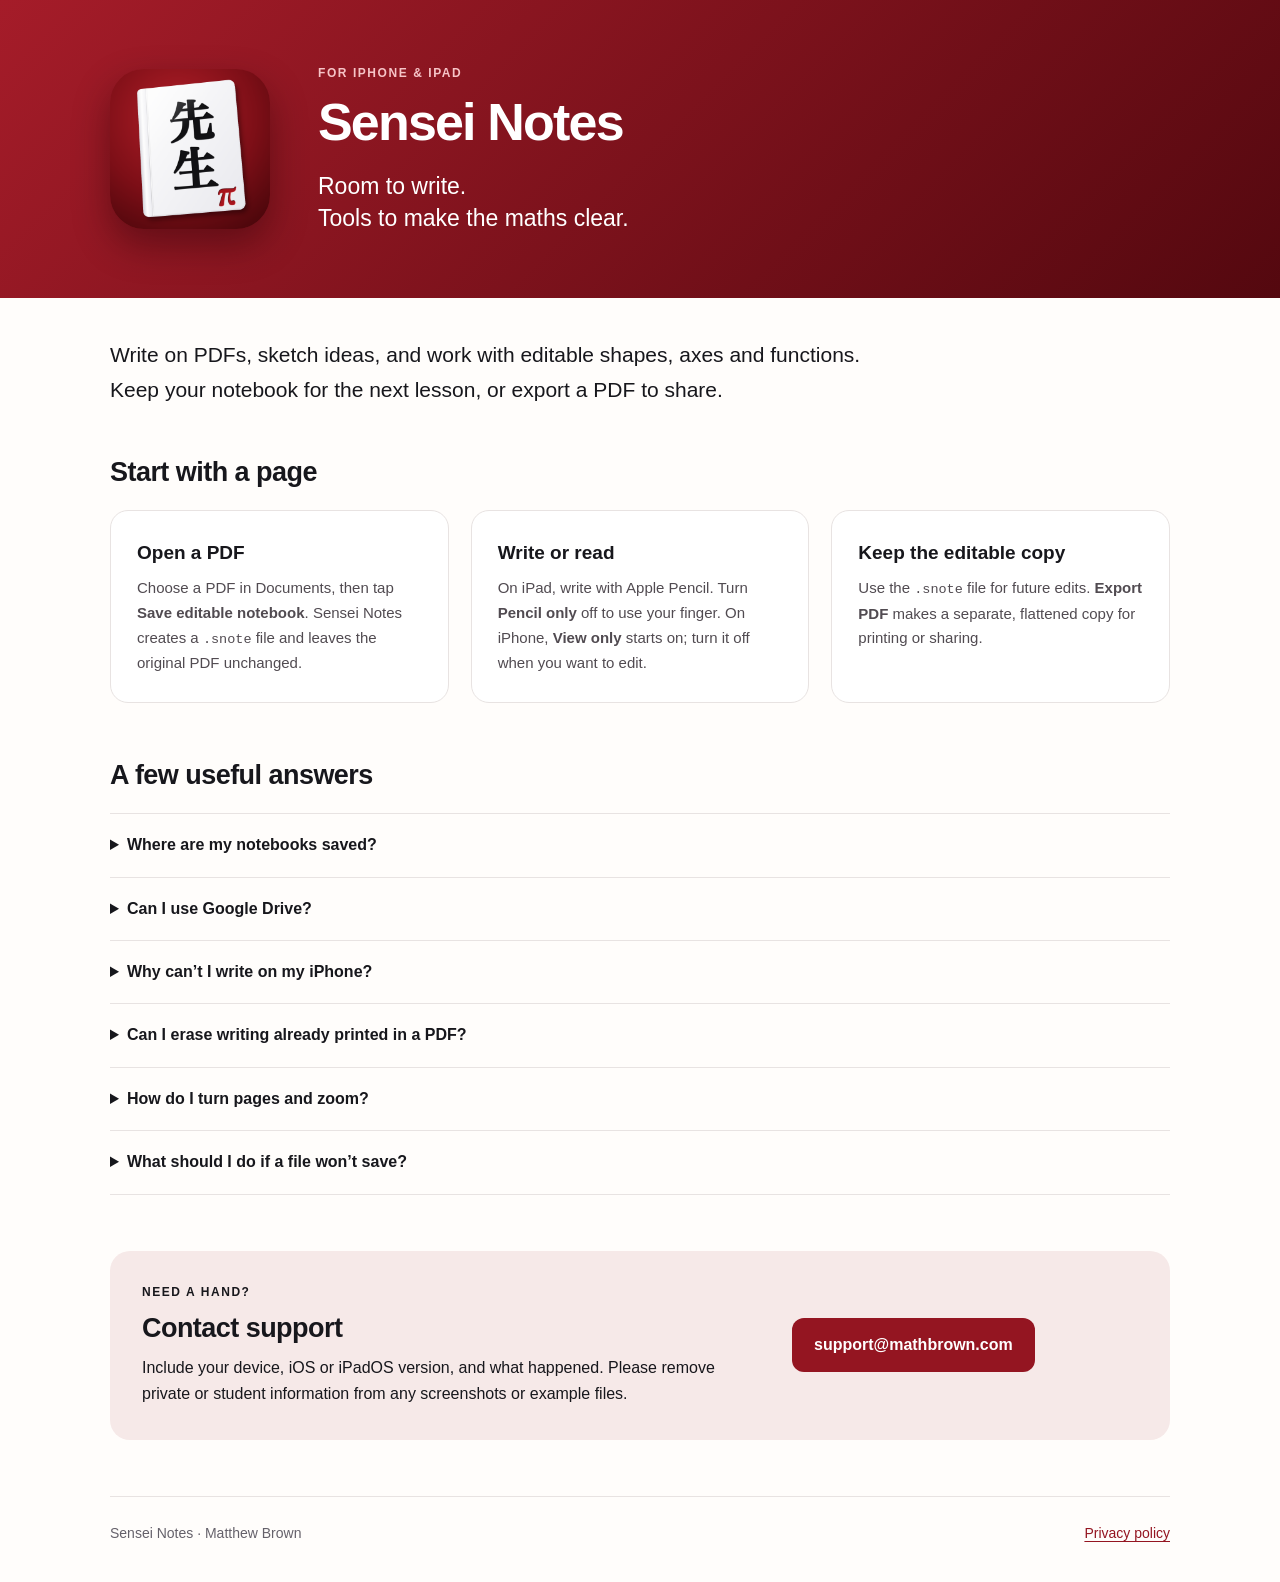
==== sensei-notes/index.html @ 834b06cb "Add Sensei Notes support and privacy pages" ====
<!doctype html>
<html lang="en">
<head>
  <meta charset="utf-8">
  <meta name="viewport" content="width=device-width, initial-scale=1">
  <meta name="description" content="Sensei Notes: handwritten notes, editable maths and PDF annotation for iPhone and iPad. Help and support.">
  <title>Sensei Notes — Help & Support</title>
  <link rel="stylesheet" href="style.css">
</head>
<body>
  <header class="hero">
    <div class="wrap hero-inner">
      <img class="app-icon" src="icon.png" width="160" height="160" alt="Sensei Notes: a white notebook with 先生 and a red pi">
      <div><p class="eyebrow">FOR IPHONE & IPAD</p><h1>Sensei Notes</h1><p class="intro">Room to write.<br>Tools to make the maths clear.</p></div>
    </div>
  </header>
  <main class="wrap">
    <p class="lead">Write on PDFs, sketch ideas, and work with editable shapes, axes and functions. Keep your notebook for the next lesson, or export a PDF to share.</p>
    <section aria-labelledby="start"><h2 id="start">Start with a page</h2>
      <div class="cards">
        <article><h3>Open a PDF</h3><p>Choose a PDF in Documents, then tap <strong>Save editable notebook</strong>. Sensei Notes creates a <code>.snote</code> file and leaves the original PDF unchanged.</p></article>
        <article><h3>Write or read</h3><p>On iPad, write with Apple Pencil. Turn <strong>Pencil only</strong> off to use your finger. On iPhone, <strong>View only</strong> starts on; turn it off when you want to edit.</p></article>
        <article><h3>Keep the editable copy</h3><p>Use the <code>.snote</code> file for future edits. <strong>Export PDF</strong> makes a separate, flattened copy for printing or sharing.</p></article>
      </div>
    </section>
    <section aria-labelledby="questions"><h2 id="questions">A few useful answers</h2>
      <details><summary>Where are my notebooks saved?</summary><p>In the location you choose in Files: on your device, iCloud Drive, or another enabled storage provider. Sensei Notes does not run its own cloud storage service.</p></details>
      <details><summary>Can I use Google Drive?</summary><p>Install Google Drive and enable it under Locations in the Files app. Save your notebook there. Close the notebook and wait for syncing to finish before opening it on another device. Sensei Notes does not merge simultaneous edits.</p></details>
      <details><summary>Why can’t I write on my iPhone?</summary><p>Turn off <strong>View only</strong> at the top of the notebook. This switch starts on each time a notebook opens, so you can browse without adding accidental marks.</p></details>
      <details><summary>Can I erase writing already printed in a PDF?</summary><p>New handwriting and objects added in Sensei Notes are editable. Marks that were already flattened into the imported PDF remain part of its background.</p></details>
      <details><summary>How do I turn pages and zoom?</summary><p>Use the arrows or page number in the bottom bar. Pinch to zoom. On iPad with Pencil only enabled, one-finger swipes turn pages and two fingers pan the page.</p></details>
      <details><summary>What should I do if a file won’t save?</summary><p>Keep the notebook open. Check that your storage provider is connected and has space, then try Save again. If a notebook changed on another device, resolve the file conflict before continuing. Keep separate backup copies of important work.</p></details>
    </section>
    <section class="contact" aria-labelledby="contact"><div><p class="eyebrow">NEED A HAND?</p><h2 id="contact">Contact support</h2><p>Include your device, iOS or iPadOS version, and what happened. Please remove private or student information from any screenshots or example files.</p></div><a class="button" href="mailto:support@mathbrown.com?subject=Sensei%20Notes%20support">support@mathbrown.com</a></section>
  </main>
  <footer class="wrap"><span>Sensei Notes · Matthew Brown</span><a href="privacy.html">Privacy policy</a></footer>
</body>
</html>
---- sensei-notes/style.css ----
:root{color-scheme:light;--red:#941521;--ink:#17171c;--muted:#65616a;--line:#e8e3e2;--paper:#fffdfb}*{box-sizing:border-box}body{margin:0;font-family:-apple-system,BlinkMacSystemFont,"Segoe UI",sans-serif;background:var(--paper);color:var(--ink);line-height:1.65}a{color:var(--red);text-underline-offset:3px}.wrap{width:min(1060px,calc(100% - 48px));margin:auto}.hero{background:linear-gradient(135deg,#a51c29,#54080f);color:white}.hero-inner{display:flex;align-items:center;gap:48px;padding:64px 0}.app-icon{width:160px;height:160px;border-radius:34px;box-shadow:0 16px 36px #21000666}.eyebrow{font-size:12px;font-weight:700;letter-spacing:.13em;margin:0 0 10px}.hero .eyebrow{color:#f6c4c7}h1{font-size:clamp(34px,5vw,52px);line-height:1.08;letter-spacing:-.035em;margin:0 0 20px}h2{font-size:27px;line-height:1.2;letter-spacing:-.02em;margin:0 0 22px}h3{font-size:19px;margin:0 0 8px}.intro{font-size:23px;line-height:1.4;margin:0}.lead{font-size:21px;line-height:1.65;max-width:800px;margin:40px 0 48px}section{margin:0 0 56px}.cards{display:grid;grid-template-columns:repeat(3,1fr);gap:22px}.cards article{padding:26px;border:1px solid var(--line);border-radius:18px;background:#fff}.cards p{font-size:15px;margin:0;color:#514b51}code{font-family:ui-monospace,monospace;font-size:.9em}details{border-top:1px solid var(--line);padding:18px 0}details:last-child{border-bottom:1px solid var(--line)}summary{font-weight:600;cursor:pointer}details p{max-width:800px;color:#514b51;padding-left:19px;margin-bottom:0}.contact{display:flex;align-items:center;gap:30px;padding:32px;border-radius:20px;background:#f6e9e8}.contact h2{margin-bottom:10px}.contact p:last-child{max-width:620px;margin:0}.button{display:inline-block;white-space:nowrap;background:var(--red);color:white;padding:14px 22px;border-radius:12px;font-weight:600;text-decoration:none}.button:hover{background:#710f18}footer{display:flex;justify-content:space-between;gap:20px;border-top:1px solid var(--line);padding:25px 0 38px;color:var(--muted);font-size:14px}.small-header{padding:27px 0;border-bottom:1px solid var(--line)}.policy{max-width:780px;padding-top:52px}.policy h2{font-size:23px;margin:34px 0 10px}.policy p{margin-top:0}.policy .lead{margin-top:32px;margin-bottom:32px}.policy .eyebrow{color:var(--red)}.policy+footer{margin-top:54px}.muted{color:var(--muted)}a:focus-visible,summary:focus-visible{outline:3px solid #b6444e;outline-offset:5px}@media(max-width:720px){.wrap{width:calc(100% - 36px)}.hero-inner{padding:42px 0;gap:24px}.app-icon{width:100px;height:100px;border-radius:23px}.intro{font-size:19px}.cards{grid-template-columns:1fr;gap:14px}.contact{display:block;padding:25px}.button{margin-top:22px}.lead{font-size:19px}footer{flex-wrap:wrap}}@media(prefers-reduced-motion:no-preference){a,summary{transition:color .15s,background .15s}}
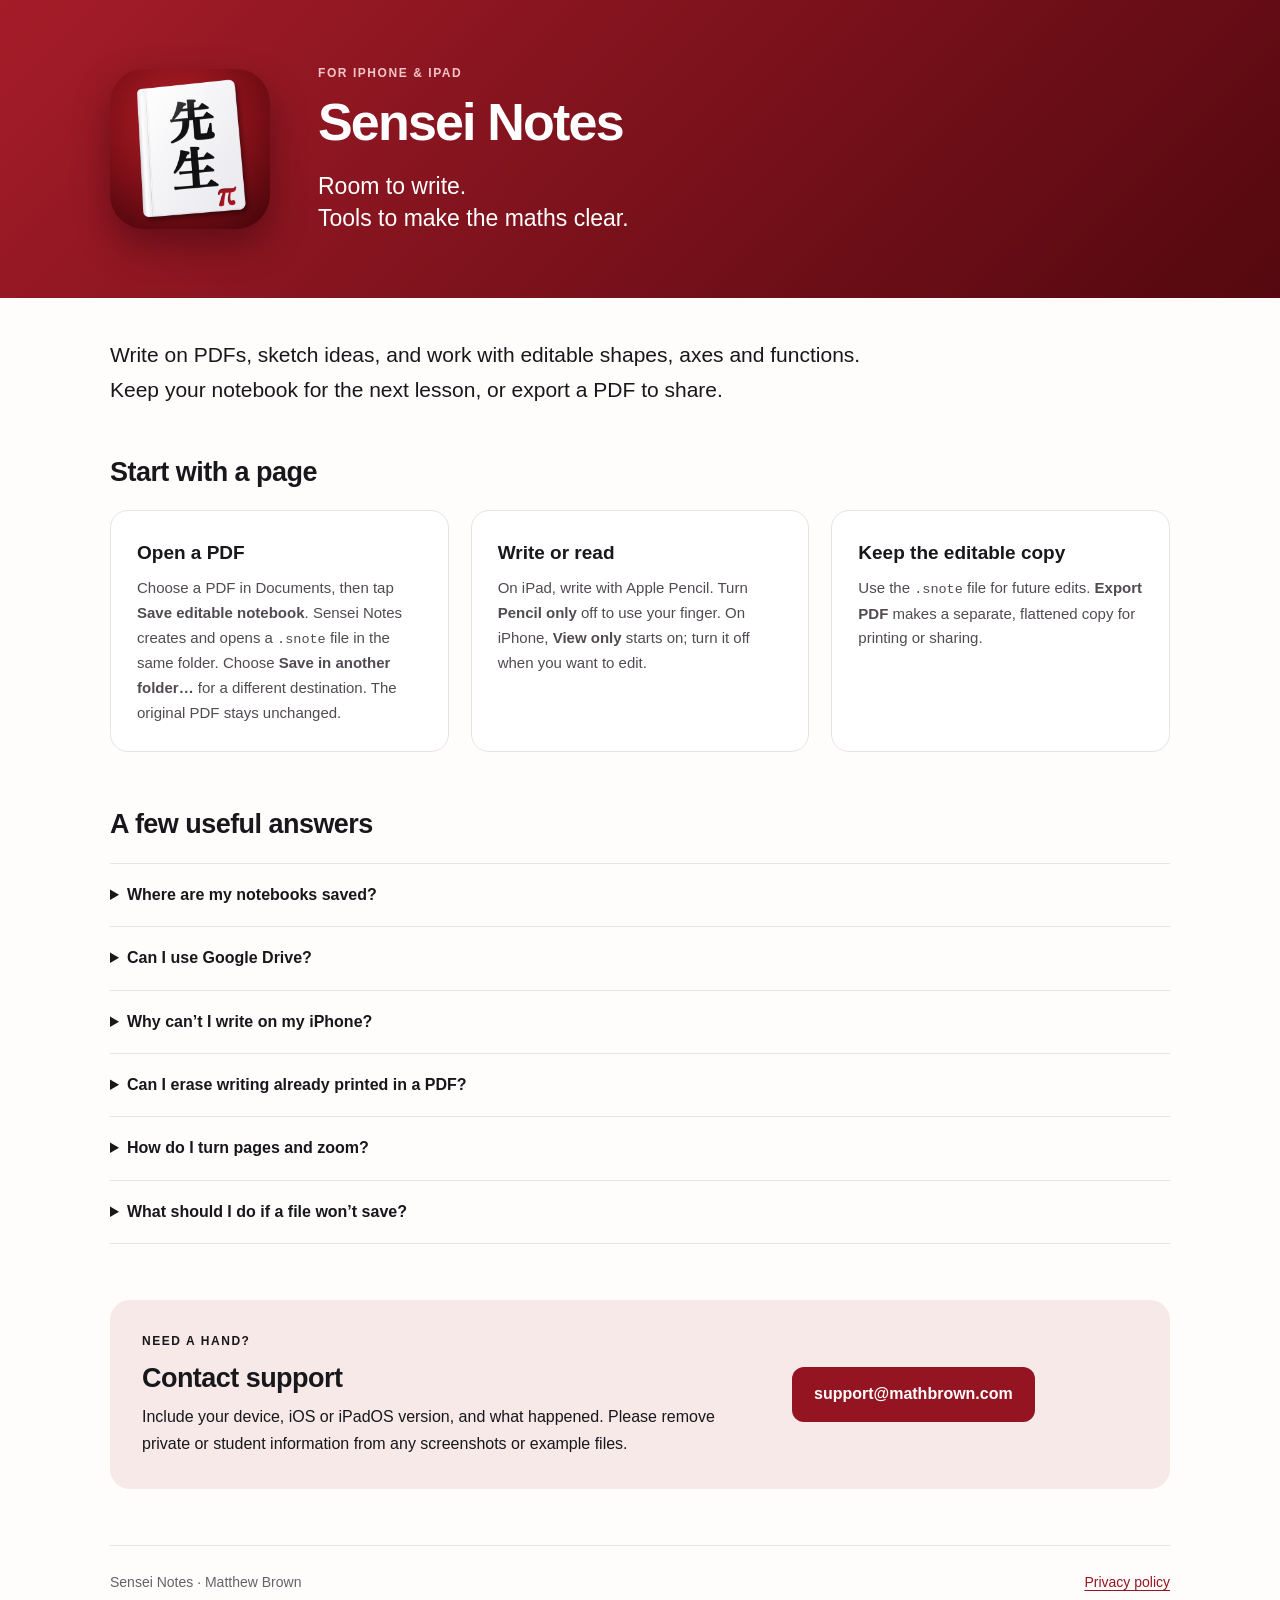
==== commit 47f6ec19: "Explain same-folder PDF notebook copies and alternate destinations" ====
--- a/sensei-notes/index.html
+++ b/sensei-notes/index.html
@@ -18,7 +18,7 @@
     <p class="lead">Write on PDFs, sketch ideas, and work with editable shapes, axes and functions. Keep your notebook for the next lesson, or export a PDF to share.</p>
     <section aria-labelledby="start"><h2 id="start">Start with a page</h2>
       <div class="cards">
-        <article><h3>Open a PDF</h3><p>Choose a PDF in Documents, then tap <strong>Save editable notebook</strong>. Sensei Notes creates a <code>.snote</code> file and leaves the original PDF unchanged.</p></article>
+        <article><h3>Open a PDF</h3><p>Choose a PDF in Documents, then tap <strong>Save editable notebook</strong>. Sensei Notes creates and opens a <code>.snote</code> file in the same folder. Choose <strong>Save in another folder…</strong> for a different destination. The original PDF stays unchanged.</p></article>
         <article><h3>Write or read</h3><p>On iPad, write with Apple Pencil. Turn <strong>Pencil only</strong> off to use your finger. On iPhone, <strong>View only</strong> starts on; turn it off when you want to edit.</p></article>
         <article><h3>Keep the editable copy</h3><p>Use the <code>.snote</code> file for future edits. <strong>Export PDF</strong> makes a separate, flattened copy for printing or sharing.</p></article>
       </div>
